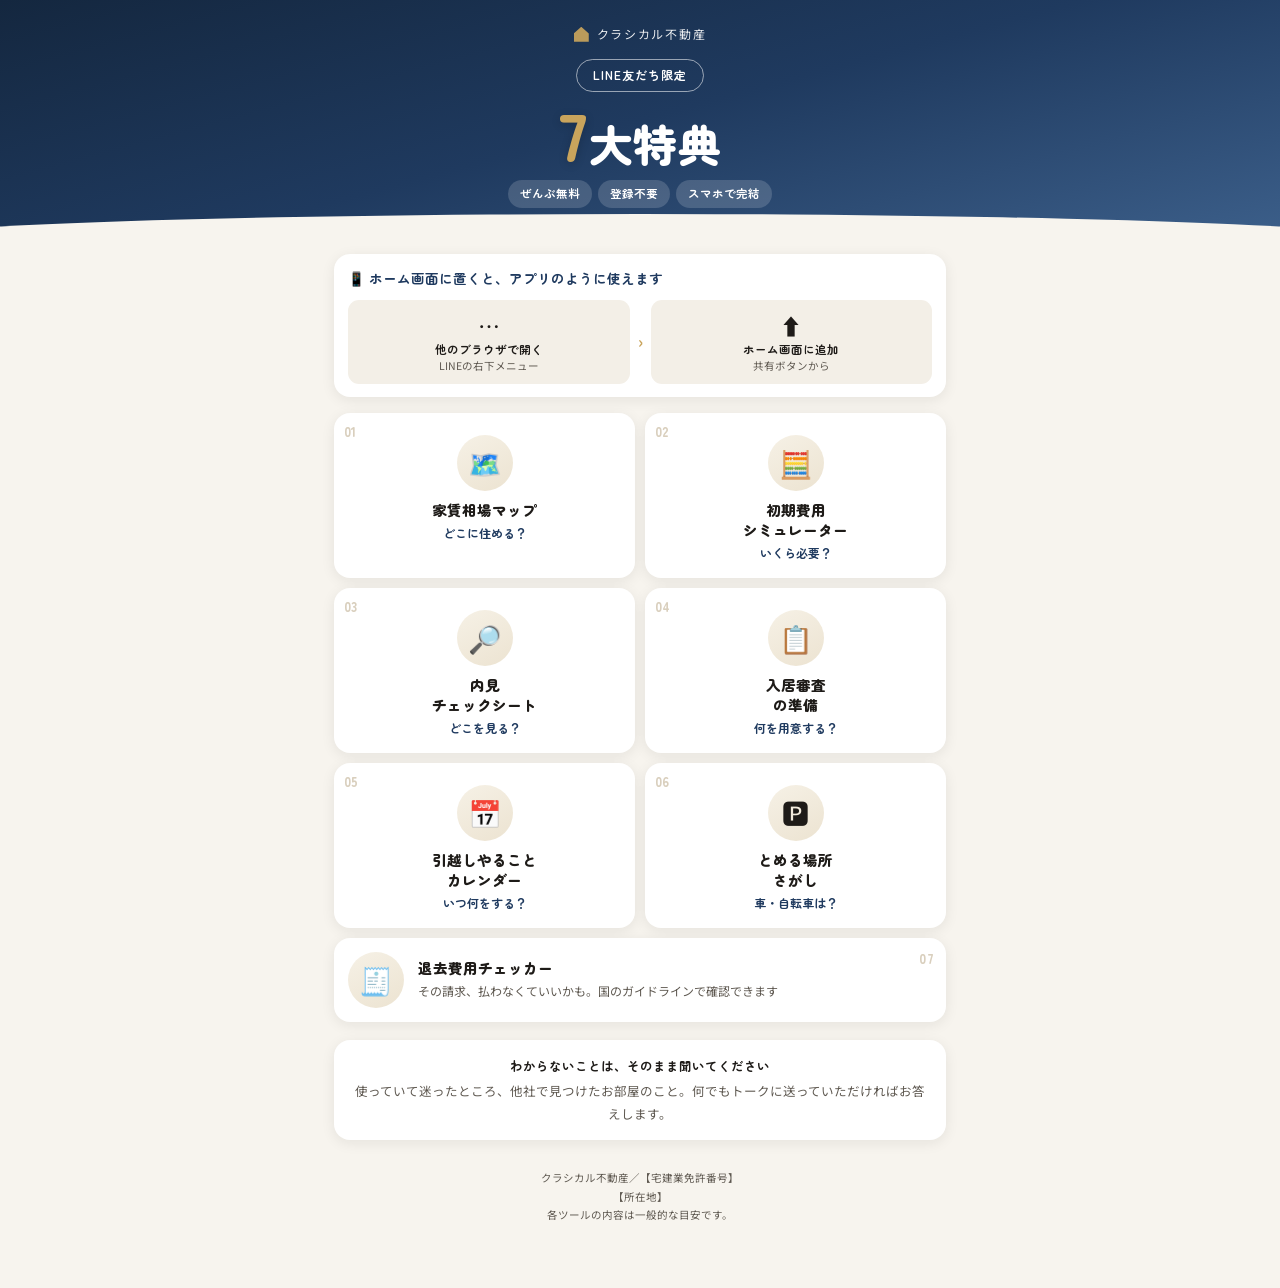
==== index.html @ cf4eb634 "クラシカル不動産用 LINE友だち限定7大特典ページを追加 Co-Authored-By: Claude Opus 5.5 <noreply@anthropic.com> Claude-Session" ====
<!DOCTYPE html>
<html lang="ja">
<head>
<meta charset="UTF-8">
<meta name="viewport" content="width=device-width, initial-scale=1, viewport-fit=cover">
<meta name="robots" content="noindex, nofollow">
<meta name="description" content="クラシカル不動産のLINE友だち限定、7大特典。お部屋さがしから退去まで使える無料ツールです。">
<title>LINE友だち限定 7大特典｜クラシカル不動産</title>
<link rel="preconnect" href="https://fonts.googleapis.com">
<link rel="preconnect" href="https://fonts.gstatic.com" crossorigin>
<link href="https://fonts.googleapis.com/css2?family=Zen+Maru+Gothic:wght@500;700;900&family=Noto+Sans+JP:wght@400;500;700&display=swap" rel="stylesheet">
<style>
/* ===== 色はここで変更できます（ブランドカラーに合わせて調整してください） ===== */
:root{
  --ink:#1E1B18;        /* 本文の文字色 */
  --ink-60:#5E5850;     /* 補足テキスト */
  --main:#1F3A5F;       /* メインカラー（濃紺） */
  --main-deep:#14273F;  /* メインカラー（濃い） */
  --main-light:#3C5F8A; /* メインカラー（明るい） */
  --accent:#C9A45C;     /* アクセント（ゴールド） */
  --mist:#F3EFE7;       /* 薄い背景 */
  --bg:#F7F4EE;         /* ページ背景 */
  --paper:#FFF;
  --num:#D9CFBD;        /* カード番号の色 */
  --shadow:0 3px 14px rgba(30,27,24,.08);
  --r:16px;
}
*{box-sizing:border-box;-webkit-tap-highlight-color:transparent}
html,body{margin:0;padding:0}
body{font-family:"Noto Sans JP",system-ui,-apple-system,sans-serif;color:var(--ink);background:var(--bg);
line-height:1.7;font-size:15px;padding-bottom:32px}
h1,h2{font-family:"Zen Maru Gothic","Noto Sans JP",sans-serif}

/* hero */
.hero{background:linear-gradient(165deg,var(--main-deep) 0%,var(--main) 50%,var(--main-light) 100%);color:#fff;
padding:24px 20px 32px;text-align:center;position:relative;overflow:hidden}
.hero::after{content:"";position:absolute;left:-10%;right:-10%;bottom:-30px;height:56px;background:var(--bg);border-radius:50% 50% 0 0}
.brand{display:flex;align-items:center;justify-content:center;gap:8px;font-size:12px;letter-spacing:.14em;opacity:.92}
.brand .mark{width:15px;height:15px;background:var(--accent);clip-path:polygon(50% 0,100% 45%,100% 100%,0 100%,0 45%);display:inline-block}
.ribbon{display:inline-block;margin:15px 0 8px;border:1.5px solid rgba(255,255,255,.55);border-radius:30px;
padding:5px 16px;font-size:12px;font-weight:700;letter-spacing:.08em;font-family:"Zen Maru Gothic",sans-serif}
.big{font-size:44px;font-weight:900;margin:0;line-height:1.15;font-family:"Zen Maru Gothic",sans-serif}
.big em{font-style:normal;color:var(--accent);font-size:66px;line-height:1;margin-right:2px;text-shadow:0 2px 10px rgba(0,0,0,.18)}
.chips{display:flex;gap:6px;justify-content:center;flex-wrap:wrap;margin-top:12px;position:relative;z-index:1}
.chip{background:rgba(255,255,255,.16);border-radius:20px;padding:4px 12px;font-size:11.5px;font-weight:700;font-family:"Zen Maru Gothic",sans-serif}

.wrap{padding:4px 14px 10px;max-width:640px;margin:0 auto;position:relative;z-index:1}

/* はじめに */
.start{background:#fff;border-radius:var(--r);box-shadow:var(--shadow);padding:13px 14px;margin:10px 0 16px}
.start .h{display:flex;align-items:center;gap:7px;font-family:"Zen Maru Gothic",sans-serif;font-weight:700;
font-size:13.5px;color:var(--main);margin-bottom:10px}
.steps{display:flex;gap:8px}
.stp{flex:1;background:var(--mist);border-radius:11px;padding:10px 8px;text-align:center}
.stp .em{font-size:22px;line-height:1.4}
.stp .t{font-size:11.5px;font-weight:700;font-family:"Zen Maru Gothic",sans-serif;line-height:1.5}
.stp .s{font-size:10.5px;color:var(--ink-60);line-height:1.5}
.arw{align-self:center;color:var(--accent);font-weight:700;font-size:16px}

/* grid */
.grid{display:grid;grid-template-columns:1fr 1fr;gap:10px}
a.tk{display:block;background:var(--paper);border-radius:var(--r);box-shadow:var(--shadow);
padding:16px 12px 14px;text-decoration:none;color:inherit;position:relative;text-align:center;transition:transform .12s}
a.tk:active{transform:scale(.98)}
a.tk:last-child{grid-column:1/-1;display:flex;align-items:center;gap:14px;text-align:left;padding:14px}
.nr{position:absolute;left:10px;top:8px;font-family:"Zen Maru Gothic",sans-serif;font-weight:900;
font-size:13px;color:var(--num);letter-spacing:.02em}
a.tk:last-child .nr{left:auto;right:12px;top:10px}
.ic{width:56px;height:56px;border-radius:50%;background:linear-gradient(150deg,#F6F1E6,#ECE3D1);
display:flex;align-items:center;justify-content:center;font-size:27px;margin:6px auto 9px}
a.tk:last-child .ic{margin:0;flex:0 0 56px}
.tt{font-family:"Zen Maru Gothic",sans-serif;font-weight:900;font-size:14.5px;margin:0 0 3px;line-height:1.4}
.td{margin:0;font-size:12px;color:var(--main);font-weight:700;font-family:"Zen Maru Gothic",sans-serif}
a.tk:last-child .tx{flex:1}
a.tk:last-child .td{color:var(--ink-60);font-weight:400;font-family:inherit;font-size:12px}

.note{background:#fff;border-radius:var(--r);box-shadow:var(--shadow);padding:15px;font-size:12.5px;
line-height:1.8;color:var(--ink-60);margin-top:18px;text-align:center}
.note b{color:var(--ink);font-family:"Zen Maru Gothic",sans-serif;display:block;margin-bottom:3px}
.foot{text-align:center;font-size:10.5px;color:var(--ink-60);padding:18px 16px 10px;line-height:1.8}
@media (prefers-reduced-motion:reduce){*{transition:none!important}}
</style>
</head>
<body>

<header class="hero">
  <div class="brand"><span class="mark"></span>クラシカル不動産</div>
  <div class="ribbon">LINE友だち限定</div>
  <h1 class="big"><em>7</em>大特典</h1>
  <div class="chips"><span class="chip">ぜんぶ無料</span><span class="chip">登録不要</span><span class="chip">スマホで完結</span></div>
</header>

<main class="wrap">

  <div class="start">
    <div class="h">📱 ホーム画面に置くと、アプリのように使えます</div>
    <div class="steps">
      <div class="stp"><div class="em">⋯</div><div class="t">他のブラウザで開く</div><div class="s">LINEの右下メニュー</div></div>
      <div class="arw">›</div>
      <div class="stp"><div class="em">⬆️</div><div class="t">ホーム画面に追加</div><div class="s">共有ボタンから</div></div>
    </div>
  </div>

  <!-- ===== 各ツールのURLは href="#" を差し替えてください ===== -->
  <div class="grid">

    <a class="tk" href="#"><!-- TODO: 家賃相場マップのURL -->
      <span class="nr">01</span>
      <span class="ic">🗺️</span>
      <h2 class="tt">家賃相場マップ</h2>
      <p class="td">どこに住める？</p>
    </a>

    <a class="tk" href="#"><!-- TODO: 初期費用シミュレーターのURL -->
      <span class="nr">02</span>
      <span class="ic">🧮</span>
      <h2 class="tt">初期費用<br>シミュレーター</h2>
      <p class="td">いくら必要？</p>
    </a>

    <a class="tk" href="#"><!-- TODO: 内見チェックシートのURL -->
      <span class="nr">03</span>
      <span class="ic">🔎</span>
      <h2 class="tt">内見<br>チェックシート</h2>
      <p class="td">どこを見る？</p>
    </a>

    <a class="tk" href="#"><!-- TODO: 入居審査の準備のURL -->
      <span class="nr">04</span>
      <span class="ic">📋</span>
      <h2 class="tt">入居審査<br>の準備</h2>
      <p class="td">何を用意する？</p>
    </a>

    <a class="tk" href="#"><!-- TODO: 引越しやることカレンダーのURL -->
      <span class="nr">05</span>
      <span class="ic">📅</span>
      <h2 class="tt">引越しやること<br>カレンダー</h2>
      <p class="td">いつ何をする？</p>
    </a>

    <a class="tk" href="#"><!-- TODO: とめる場所さがしのURL -->
      <span class="nr">06</span>
      <span class="ic">🅿️</span>
      <h2 class="tt">とめる場所<br>さがし</h2>
      <p class="td">車・自転車は？</p>
    </a>

    <a class="tk" href="#"><!-- TODO: 退去費用チェッカーのURL -->
      <span class="nr">07</span>
      <span class="ic">🧾</span>
      <span class="tx">
        <h2 class="tt">退去費用チェッカー</h2>
        <p class="td">その請求、払わなくていいかも。国のガイドラインで確認できます</p>
      </span>
    </a>

  </div>

  <div class="note">
    <b>わからないことは、そのまま聞いてください</b>
    使っていて迷ったところ、他社で見つけたお部屋のこと。何でもトークに送っていただければお答えします。
  </div>

  <!-- TODO: 正式な会社名・免許番号・住所に差し替えてください -->
  <p class="foot">
    クラシカル不動産／【宅建業免許番号】<br>
    【所在地】<br>
    各ツールの内容は一般的な目安です。
  </p>
</main>

</body>
</html>
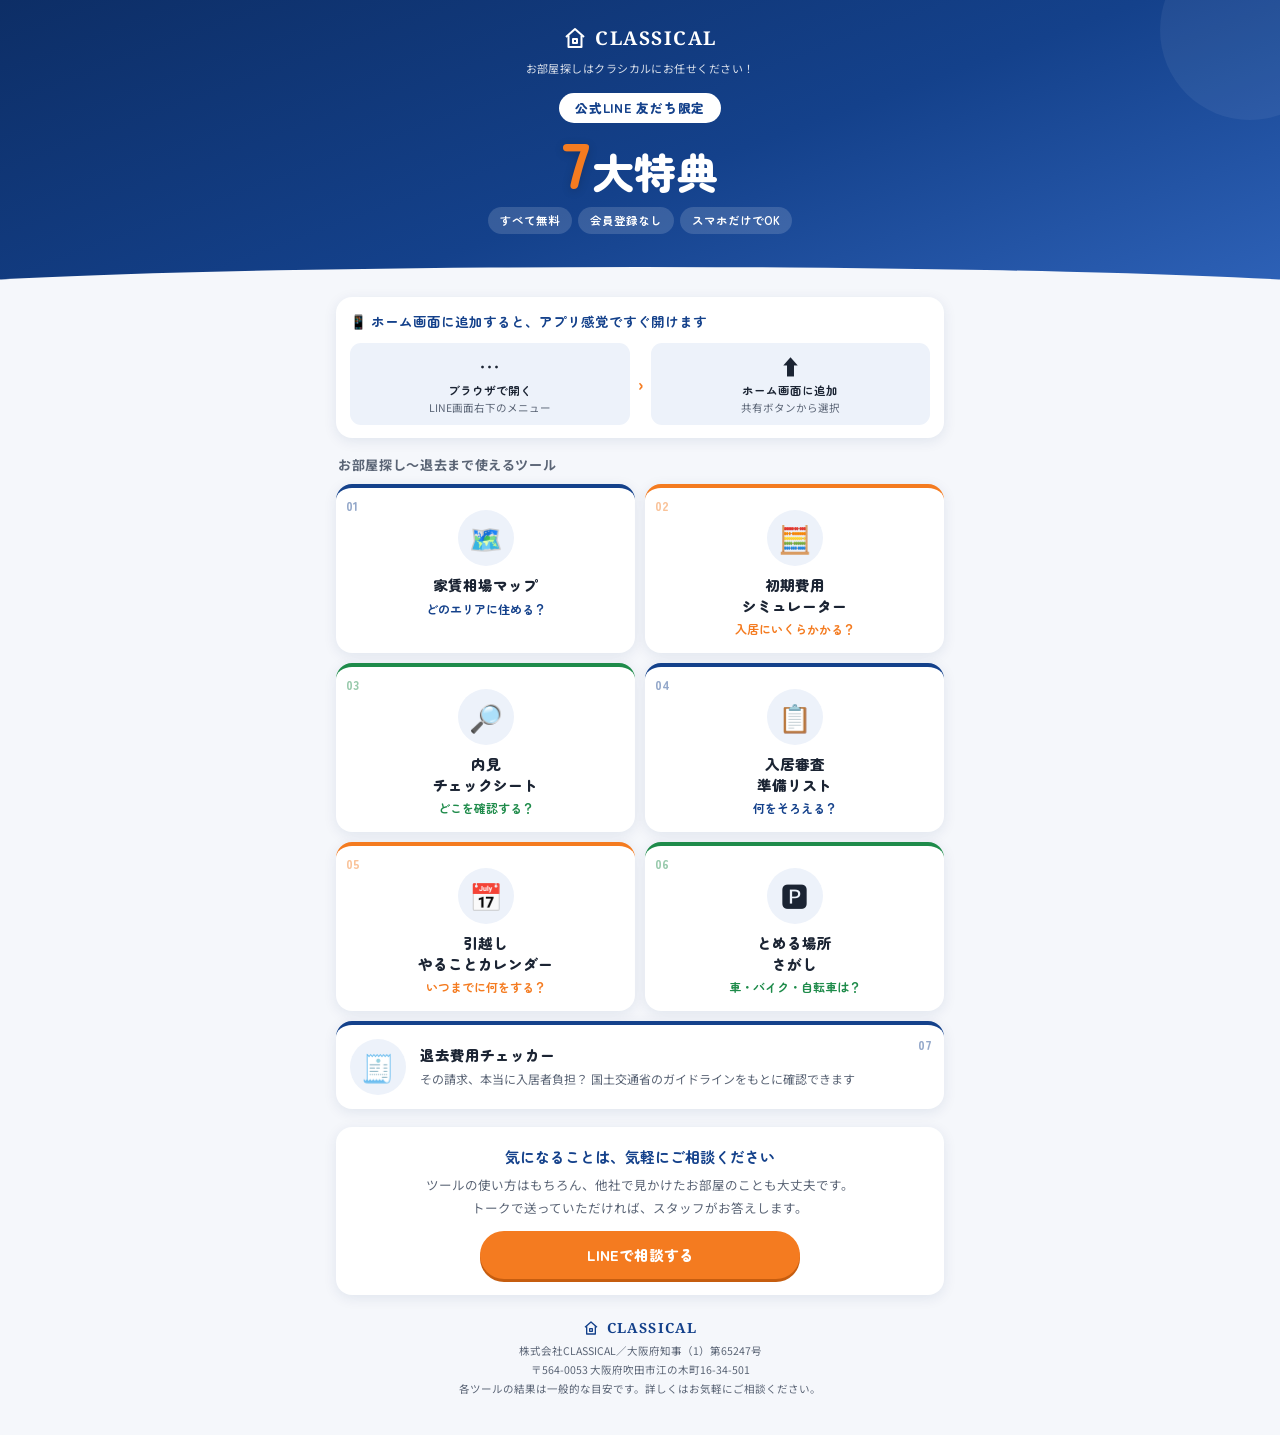
==== commit afd6f89b: "トップページを株式会社CLASSICALのブランドカラー・会社情報に更新 Co-Authored-By: Claude Opus 5.5 <noreply@anthropic.com> Claude-" ====
--- a/index.html
+++ b/index.html
@@ -4,171 +4,154 @@
 <meta charset="UTF-8">
 <meta name="viewport" content="width=device-width, initial-scale=1, viewport-fit=cover">
 <meta name="robots" content="noindex, nofollow">
-<meta name="description" content="クラシカル不動産のLINE友だち限定、7大特典。お部屋さがしから退去まで使える無料ツールです。">
-<title>LINE友だち限定 7大特典｜クラシカル不動産</title>
+<meta name="description" content="株式会社CLASSICAL（クラシカル）公式LINE友だち限定。お部屋探しから退去まで使える7つの無料ツール。">
+<meta name="theme-color" content="#14418B">
+<title>LINE友だち限定 7大特典｜株式会社CLASSICAL</title>
 <link rel="preconnect" href="https://fonts.googleapis.com">
 <link rel="preconnect" href="https://fonts.gstatic.com" crossorigin>
-<link href="https://fonts.googleapis.com/css2?family=Zen+Maru+Gothic:wght@500;700;900&family=Noto+Sans+JP:wght@400;500;700&display=swap" rel="stylesheet">
+<link href="https://fonts.googleapis.com/css2?family=Zen+Maru+Gothic:wght@500;700;900&family=Noto+Sans+JP:wght@400;500;700&family=Noto+Serif:wght@700&display=swap" rel="stylesheet">
 <style>
-/* ===== 色はここで変更できます（ブランドカラーに合わせて調整してください） ===== */
 :root{
-  --ink:#1E1B18;        /* 本文の文字色 */
-  --ink-60:#5E5850;     /* 補足テキスト */
-  --main:#1F3A5F;       /* メインカラー（濃紺） */
-  --main-deep:#14273F;  /* メインカラー（濃い） */
-  --main-light:#3C5F8A; /* メインカラー（明るい） */
-  --accent:#C9A45C;     /* アクセント（ゴールド） */
-  --mist:#F3EFE7;       /* 薄い背景 */
-  --bg:#F7F4EE;         /* ページ背景 */
-  --paper:#FFF;
-  --num:#D9CFBD;        /* カード番号の色 */
-  --shadow:0 3px 14px rgba(30,27,24,.08);
-  --r:16px;
+  --navy:#14418B; --navy-deep:#0D2E66; --navy-light:#2E62B8;
+  --orange:#F47B20; --green:#1E8B4A;
+  --ink:#1B2433; --ink-60:#5A6475;
+  --bg:#F5F7FB; --mist:#EDF2FA; --line:#DCE4EF; --paper:#FFFFFF;
+  --shadow:0 3px 14px rgba(13,46,102,.09); --r:16px;
 }
 *{box-sizing:border-box;-webkit-tap-highlight-color:transparent}
 html,body{margin:0;padding:0}
-body{font-family:"Noto Sans JP",system-ui,-apple-system,sans-serif;color:var(--ink);background:var(--bg);
-line-height:1.7;font-size:15px;padding-bottom:32px}
+body{font-family:"Noto Sans JP",system-ui,-apple-system,sans-serif;color:var(--ink);background:var(--bg);line-height:1.7;font-size:15px;padding-bottom:28px}
 h1,h2{font-family:"Zen Maru Gothic","Noto Sans JP",sans-serif}
 
-/* hero */
-.hero{background:linear-gradient(165deg,var(--main-deep) 0%,var(--main) 50%,var(--main-light) 100%);color:#fff;
-padding:24px 20px 32px;text-align:center;position:relative;overflow:hidden}
-.hero::after{content:"";position:absolute;left:-10%;right:-10%;bottom:-30px;height:56px;background:var(--bg);border-radius:50% 50% 0 0}
-.brand{display:flex;align-items:center;justify-content:center;gap:8px;font-size:12px;letter-spacing:.14em;opacity:.92}
-.brand .mark{width:15px;height:15px;background:var(--accent);clip-path:polygon(50% 0,100% 45%,100% 100%,0 100%,0 45%);display:inline-block}
-.ribbon{display:inline-block;margin:15px 0 8px;border:1.5px solid rgba(255,255,255,.55);border-radius:30px;
-padding:5px 16px;font-size:12px;font-weight:700;letter-spacing:.08em;font-family:"Zen Maru Gothic",sans-serif}
-.big{font-size:44px;font-weight:900;margin:0;line-height:1.15;font-family:"Zen Maru Gothic",sans-serif}
-.big em{font-style:normal;color:var(--accent);font-size:66px;line-height:1;margin-right:2px;text-shadow:0 2px 10px rgba(0,0,0,.18)}
-.chips{display:flex;gap:6px;justify-content:center;flex-wrap:wrap;margin-top:12px;position:relative;z-index:1}
-.chip{background:rgba(255,255,255,.16);border-radius:20px;padding:4px 12px;font-size:11.5px;font-weight:700;font-family:"Zen Maru Gothic",sans-serif}
+/* ヘッダー */
+.top{background:linear-gradient(160deg,var(--navy-deep) 0%,var(--navy) 55%,var(--navy-light) 100%);color:#fff;text-align:center;padding:22px 20px 44px;position:relative;overflow:hidden}
+.top::before{content:"";position:absolute;right:-60px;top:-60px;width:180px;height:180px;border-radius:50%;background:rgba(255,255,255,.06)}
+.top::after{content:"";position:absolute;left:-10%;right:-10%;bottom:-30px;height:56px;background:var(--bg);border-radius:50% 50% 0 0}
+.logo{display:inline-flex;align-items:center;gap:8px}
+.logo svg{width:24px;height:24px}
+.logo b{font-family:"Noto Serif",serif;font-weight:700;font-size:19px;letter-spacing:.08em}
+.tag{font-size:11px;opacity:.85;margin-top:2px;letter-spacing:.04em}
+.badge{display:inline-block;margin:16px 0 6px;background:#fff;color:var(--navy);border-radius:30px;padding:4px 16px;font-size:12.5px;font-weight:900;font-family:"Zen Maru Gothic",sans-serif;letter-spacing:.06em}
+.ttl{font-size:42px;font-weight:900;margin:0;line-height:1.15}
+.ttl span{color:var(--orange);font-size:64px;line-height:1;margin-right:2px;text-shadow:0 2px 10px rgba(0,0,0,.18)}
+.pts{display:flex;gap:6px;justify-content:center;flex-wrap:wrap;margin-top:12px;position:relative;z-index:1}
+.pts li{list-style:none;background:rgba(255,255,255,.15);border-radius:20px;padding:4px 12px;font-size:11.5px;font-weight:700;font-family:"Zen Maru Gothic",sans-serif}
+.pts{padding:0}
 
-.wrap{padding:4px 14px 10px;max-width:640px;margin:0 auto;position:relative;z-index:1}
+.wrap{max-width:640px;margin:0 auto;padding:0 16px;position:relative;z-index:1}
 
-/* はじめに */
-.start{background:#fff;border-radius:var(--r);box-shadow:var(--shadow);padding:13px 14px;margin:10px 0 16px}
-.start .h{display:flex;align-items:center;gap:7px;font-family:"Zen Maru Gothic",sans-serif;font-weight:700;
-font-size:13.5px;color:var(--main);margin-bottom:10px}
-.steps{display:flex;gap:8px}
-.stp{flex:1;background:var(--mist);border-radius:11px;padding:10px 8px;text-align:center}
-.stp .em{font-size:22px;line-height:1.4}
-.stp .t{font-size:11.5px;font-weight:700;font-family:"Zen Maru Gothic",sans-serif;line-height:1.5}
-.stp .s{font-size:10.5px;color:var(--ink-60);line-height:1.5}
-.arw{align-self:center;color:var(--accent);font-weight:700;font-size:16px}
+/* ホーム画面に追加 */
+.howto{background:var(--paper);border-radius:var(--r);box-shadow:var(--shadow);padding:13px 14px;margin:4px 0 16px}
+.howto h2{font-size:13.5px;color:var(--navy);margin:0 0 10px;display:flex;align-items:center;gap:6px}
+.flow{display:flex;gap:8px;align-items:stretch}
+.flow div{flex:1;background:var(--mist);border-radius:11px;padding:9px 8px;text-align:center;font-size:11.5px;line-height:1.5}
+.flow div i{display:block;font-style:normal;font-size:21px;line-height:1.4}
+.flow div strong{display:block;font-family:"Zen Maru Gothic",sans-serif}
+.flow div small{color:var(--ink-60);font-size:10.5px}
+.flow .to{flex:0 0 auto;background:none;padding:0;align-self:center;color:var(--orange);font-weight:900;font-size:16px}
 
-/* grid */
-.grid{display:grid;grid-template-columns:1fr 1fr;gap:10px}
-a.tk{display:block;background:var(--paper);border-radius:var(--r);box-shadow:var(--shadow);
-padding:16px 12px 14px;text-decoration:none;color:inherit;position:relative;text-align:center;transition:transform .12s}
-a.tk:active{transform:scale(.98)}
-a.tk:last-child{grid-column:1/-1;display:flex;align-items:center;gap:14px;text-align:left;padding:14px}
-.nr{position:absolute;left:10px;top:8px;font-family:"Zen Maru Gothic",sans-serif;font-weight:900;
-font-size:13px;color:var(--num);letter-spacing:.02em}
-a.tk:last-child .nr{left:auto;right:12px;top:10px}
-.ic{width:56px;height:56px;border-radius:50%;background:linear-gradient(150deg,#F6F1E6,#ECE3D1);
-display:flex;align-items:center;justify-content:center;font-size:27px;margin:6px auto 9px}
-a.tk:last-child .ic{margin:0;flex:0 0 56px}
-.tt{font-family:"Zen Maru Gothic",sans-serif;font-weight:900;font-size:14.5px;margin:0 0 3px;line-height:1.4}
-.td{margin:0;font-size:12px;color:var(--main);font-weight:700;font-family:"Zen Maru Gothic",sans-serif}
-a.tk:last-child .tx{flex:1}
-a.tk:last-child .td{color:var(--ink-60);font-weight:400;font-family:inherit;font-size:12px}
+/* ツール */
+.sec{font-size:13px;font-weight:700;color:var(--ink-60);margin:0 2px 8px;letter-spacing:.05em}
+.tools{display:grid;grid-template-columns:1fr 1fr;gap:10px}
+.tool{display:block;background:var(--paper);border-radius:var(--r);box-shadow:var(--shadow);padding:16px 12px 14px;text-decoration:none;color:inherit;text-align:center;position:relative;border-top:4px solid var(--c,var(--navy));transition:transform .12s}
+.tool:active{transform:scale(.98)}
+.tool .no{position:absolute;left:10px;top:7px;font-family:"Zen Maru Gothic",sans-serif;font-weight:900;font-size:12.5px;color:var(--c,var(--navy));opacity:.45}
+.tool .ico{width:56px;height:56px;border-radius:50%;background:var(--mist);display:flex;align-items:center;justify-content:center;font-size:27px;margin:6px auto 9px}
+.tool h2{font-size:14.5px;font-weight:900;margin:0 0 3px;line-height:1.4}
+.tool p{margin:0;font-size:12px;font-weight:700;color:var(--c,var(--navy));font-family:"Zen Maru Gothic",sans-serif}
+.tool.wide{grid-column:1/-1;display:flex;align-items:center;gap:14px;text-align:left;padding:14px}
+.tool.wide .no{left:auto;right:12px;top:9px}
+.tool.wide .ico{margin:0;flex:0 0 56px}
+.tool.wide p{color:var(--ink-60);font-weight:400;font-family:inherit}
+.c-n{--c:var(--navy)} .c-o{--c:var(--orange)} .c-g{--c:var(--green)}
 
-.note{background:#fff;border-radius:var(--r);box-shadow:var(--shadow);padding:15px;font-size:12.5px;
-line-height:1.8;color:var(--ink-60);margin-top:18px;text-align:center}
-.note b{color:var(--ink);font-family:"Zen Maru Gothic",sans-serif;display:block;margin-bottom:3px}
-.foot{text-align:center;font-size:10.5px;color:var(--ink-60);padding:18px 16px 10px;line-height:1.8}
+/* 相談 */
+.ask{background:var(--paper);border-radius:var(--r);box-shadow:var(--shadow);padding:16px;margin-top:18px;text-align:center;font-size:12.5px;color:var(--ink-60);line-height:1.8}
+.ask h2{font-size:15px;color:var(--navy);margin:0 0 4px}
+.ask a{display:block;margin:12px auto 0;max-width:320px;background:var(--orange);color:#fff;text-decoration:none;border-radius:30px;padding:11px 16px;font-weight:900;font-family:"Zen Maru Gothic",sans-serif;font-size:14.5px;box-shadow:0 3px 0 #C65D0F}
+.ask a:active{transform:translateY(2px);box-shadow:0 1px 0 #C65D0F}
+
+.foot{text-align:center;font-size:10.5px;color:var(--ink-60);padding:20px 16px 8px;line-height:1.8}
+.foot .logo b{font-size:14px;color:var(--navy)}
 @media (prefers-reduced-motion:reduce){*{transition:none!important}}
 </style>
 </head>
 <body>
 
-<header class="hero">
-  <div class="brand"><span class="mark"></span>クラシカル不動産</div>
-  <div class="ribbon">LINE友だち限定</div>
-  <h1 class="big"><em>7</em>大特典</h1>
-  <div class="chips"><span class="chip">ぜんぶ無料</span><span class="chip">登録不要</span><span class="chip">スマホで完結</span></div>
+<header class="top">
+  <div class="logo" aria-label="CLASSICAL">
+    <svg viewBox="0 0 24 24" fill="none" stroke="#fff" stroke-width="2" stroke-linejoin="round" aria-hidden="true"><path d="M3 11 12 3l9 8"/><path d="M5.5 9.5V21h13V9.5"/><path d="M10 13h4v4h-4z"/></svg>
+    <b>CLASSICAL</b>
+  </div>
+  <div class="tag">お部屋探しはクラシカルにお任せください！</div>
+  <div class="badge">公式LINE 友だち限定</div>
+  <h1 class="ttl"><span>7</span>大特典</h1>
+  <ul class="pts"><li>すべて無料</li><li>会員登録なし</li><li>スマホだけでOK</li></ul>
 </header>
 
 <main class="wrap">
 
-  <div class="start">
-    <div class="h">📱 ホーム画面に置くと、アプリのように使えます</div>
-    <div class="steps">
-      <div class="stp"><div class="em">⋯</div><div class="t">他のブラウザで開く</div><div class="s">LINEの右下メニュー</div></div>
-      <div class="arw">›</div>
-      <div class="stp"><div class="em">⬆️</div><div class="t">ホーム画面に追加</div><div class="s">共有ボタンから</div></div>
+  <section class="howto">
+    <h2>📱 ホーム画面に追加すると、アプリ感覚ですぐ開けます</h2>
+    <div class="flow">
+      <div><i>⋯</i><strong>ブラウザで開く</strong><small>LINE画面右下のメニュー</small></div>
+      <div class="to">›</div>
+      <div><i>⬆️</i><strong>ホーム画面に追加</strong><small>共有ボタンから選択</small></div>
     </div>
+  </section>
+
+  <p class="sec">お部屋探し〜退去まで使えるツール</p>
+  <div class="tools">
+    <a class="tool c-n" href="tools/yatin/">
+      <span class="no">01</span><span class="ico">🗺️</span>
+      <h2>家賃相場マップ</h2><p>どのエリアに住める？</p>
+    </a>
+    <a class="tool c-o" href="tools/shokihiyou/">
+      <span class="no">02</span><span class="ico">🧮</span>
+      <h2>初期費用<br>シミュレーター</h2><p>入居にいくらかかる？</p>
+    </a>
+    <a class="tool c-g" href="tools/naiken/">
+      <span class="no">03</span><span class="ico">🔎</span>
+      <h2>内見<br>チェックシート</h2><p>どこを確認する？</p>
+    </a>
+    <a class="tool c-n" href="tools/junbi/">
+      <span class="no">04</span><span class="ico">📋</span>
+      <h2>入居審査<br>準備リスト</h2><p>何をそろえる？</p>
+    </a>
+    <a class="tool c-o" href="tools/hikkoshi/">
+      <span class="no">05</span><span class="ico">📅</span>
+      <h2>引越し<br>やることカレンダー</h2><p>いつまでに何をする？</p>
+    </a>
+    <a class="tool c-g" href="tools/parking/">
+      <span class="no">06</span><span class="ico">🅿️</span>
+      <h2>とめる場所<br>さがし</h2><p>車・バイク・自転車は？</p>
+    </a>
+    <a class="tool wide c-n" href="tools/taikyo/">
+      <span class="no">07</span><span class="ico">🧾</span>
+      <span>
+        <h2>退去費用チェッカー</h2>
+        <p>その請求、本当に入居者負担？ 国土交通省のガイドラインをもとに確認できます</p>
+      </span>
+    </a>
   </div>
 
-  <!-- ===== 各ツールのURLは href="#" を差し替えてください ===== -->
-  <div class="grid">
+  <section class="ask">
+    <h2>気になることは、気軽にご相談ください</h2>
+    ツールの使い方はもちろん、他社で見かけたお部屋のことも大丈夫です。<br>トークで送っていただければ、スタッフがお答えします。
+    <a id="line-btn" href="#">LINEで相談する</a>
+  </section>
 
-    <a class="tk" href="#"><!-- TODO: 家賃相場マップのURL -->
-      <span class="nr">01</span>
-      <span class="ic">🗺️</span>
-      <h2 class="tt">家賃相場マップ</h2>
-      <p class="td">どこに住める？</p>
-    </a>
-
-    <a class="tk" href="#"><!-- TODO: 初期費用シミュレーターのURL -->
-      <span class="nr">02</span>
-      <span class="ic">🧮</span>
-      <h2 class="tt">初期費用<br>シミュレーター</h2>
-      <p class="td">いくら必要？</p>
-    </a>
-
-    <a class="tk" href="#"><!-- TODO: 内見チェックシートのURL -->
-      <span class="nr">03</span>
-      <span class="ic">🔎</span>
-      <h2 class="tt">内見<br>チェックシート</h2>
-      <p class="td">どこを見る？</p>
-    </a>
-
-    <a class="tk" href="#"><!-- TODO: 入居審査の準備のURL -->
-      <span class="nr">04</span>
-      <span class="ic">📋</span>
-      <h2 class="tt">入居審査<br>の準備</h2>
-      <p class="td">何を用意する？</p>
-    </a>
-
-    <a class="tk" href="#"><!-- TODO: 引越しやることカレンダーのURL -->
-      <span class="nr">05</span>
-      <span class="ic">📅</span>
-      <h2 class="tt">引越しやること<br>カレンダー</h2>
-      <p class="td">いつ何をする？</p>
-    </a>
-
-    <a class="tk" href="#"><!-- TODO: とめる場所さがしのURL -->
-      <span class="nr">06</span>
-      <span class="ic">🅿️</span>
-      <h2 class="tt">とめる場所<br>さがし</h2>
-      <p class="td">車・自転車は？</p>
-    </a>
-
-    <a class="tk" href="#"><!-- TODO: 退去費用チェッカーのURL -->
-      <span class="nr">07</span>
-      <span class="ic">🧾</span>
-      <span class="tx">
-        <h2 class="tt">退去費用チェッカー</h2>
-        <p class="td">その請求、払わなくていいかも。国のガイドラインで確認できます</p>
-      </span>
-    </a>
-
-  </div>
-
-  <div class="note">
-    <b>わからないことは、そのまま聞いてください</b>
-    使っていて迷ったところ、他社で見つけたお部屋のこと。何でもトークに送っていただければお答えします。
-  </div>
-
-  <!-- TODO: 正式な会社名・免許番号・住所に差し替えてください -->
-  <p class="foot">
-    クラシカル不動産／【宅建業免許番号】<br>
-    【所在地】<br>
-    各ツールの内容は一般的な目安です。
-  </p>
+  <footer class="foot">
+    <div class="logo"><svg viewBox="0 0 24 24" fill="none" stroke="#14418B" stroke-width="2" stroke-linejoin="round" aria-hidden="true" style="width:16px;height:16px"><path d="M3 11 12 3l9 8"/><path d="M5.5 9.5V21h13V9.5"/><path d="M10 13h4v4h-4z"/></svg><b>CLASSICAL</b></div><br>
+    株式会社CLASSICAL／大阪府知事（1）第65247号<br>
+    〒564-0053 大阪府吹田市江の木町16-34-501<br>
+    各ツールの結果は一般的な目安です。詳しくはお気軽にご相談ください。
+  </footer>
 </main>
 
+<script>
+  const LINE_URL = "#"; // TODO: 公式LINEのURL（例: https://lin.ee/xxxxxxx）
+  document.getElementById("line-btn").href = LINE_URL;
+</script>
 </body>
 </html>
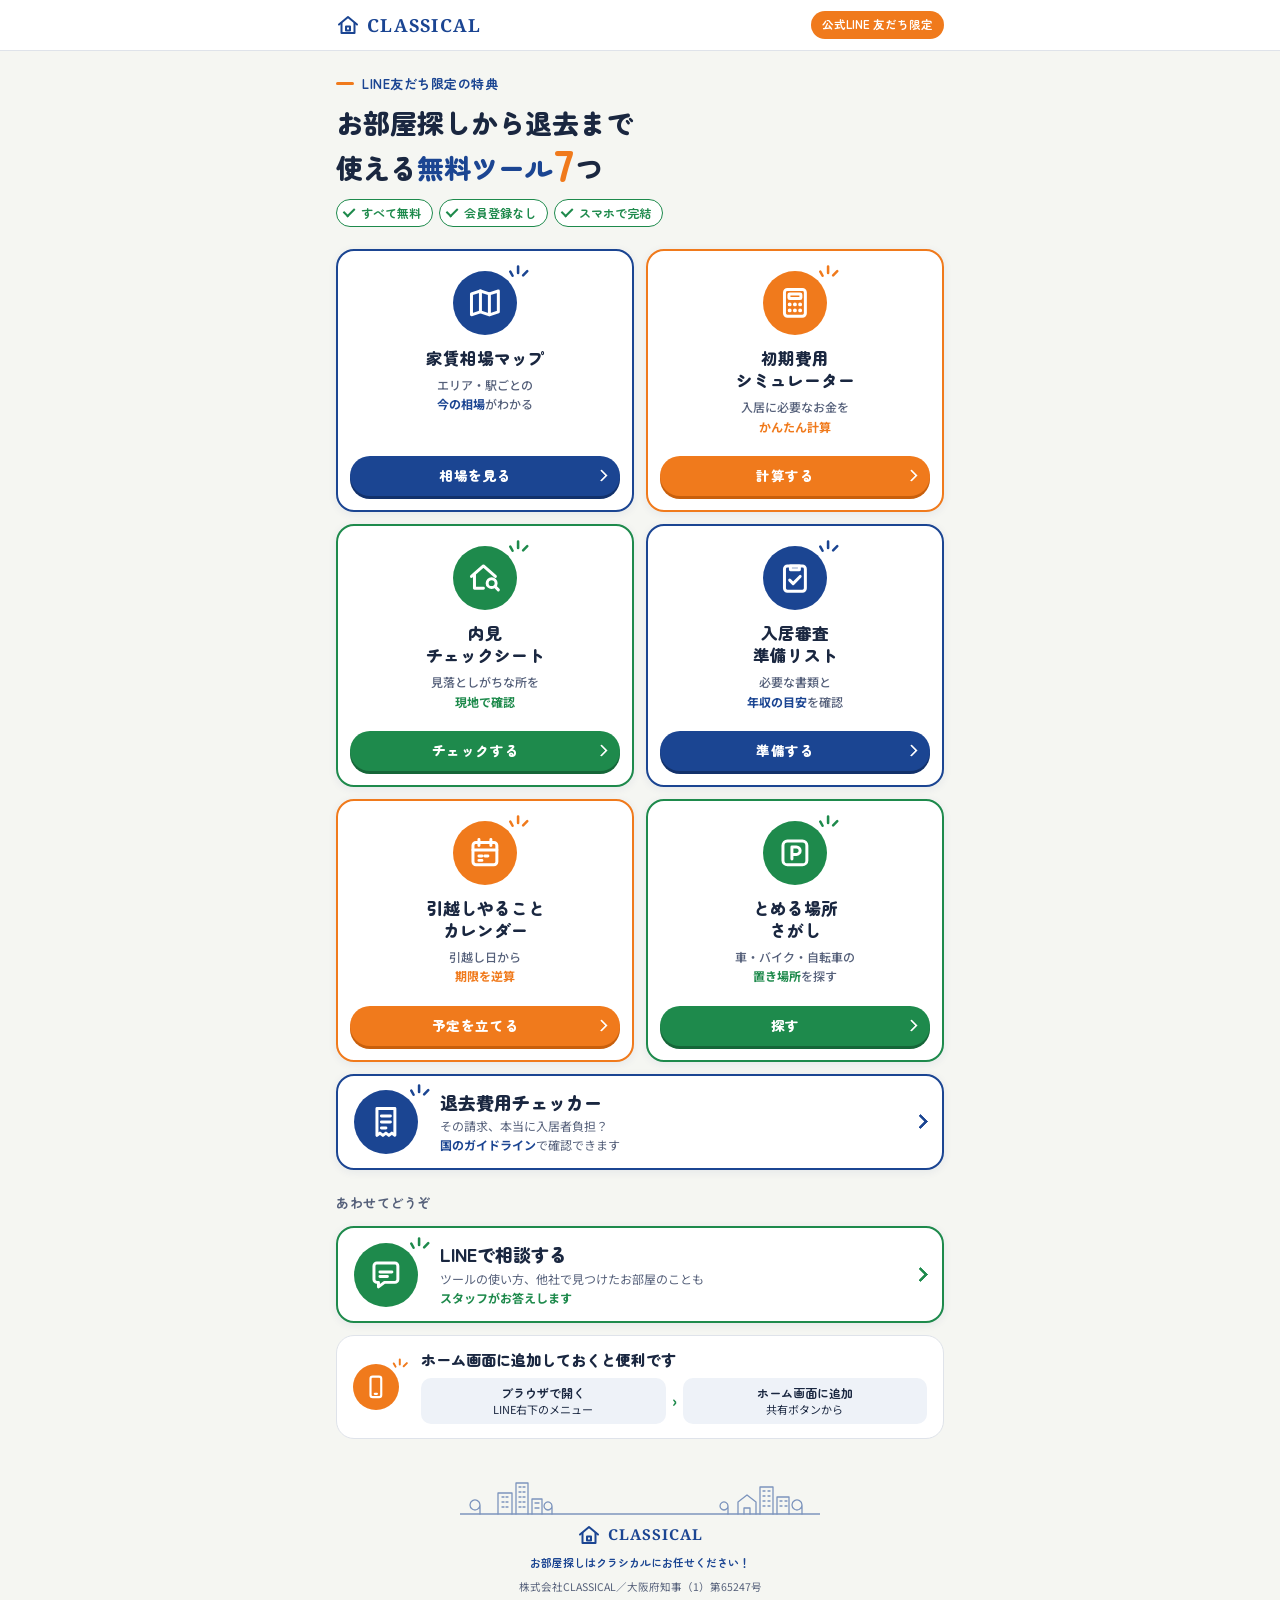
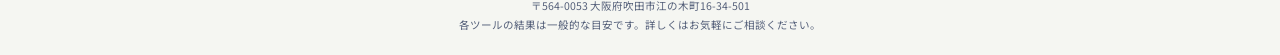
==== commit 34eb18a9: "トップページを公式LINEリッチメニュー風のデザインに刷新し、共通CSSを追加 Co-Authored-By: Claude Opus 5.5 <noreply@anthropic.com> Clau" ====
--- a/index.html
+++ b/index.html
@@ -3,151 +3,169 @@
 <head>
 <meta charset="UTF-8">
 <meta name="viewport" content="width=device-width, initial-scale=1, viewport-fit=cover">
+<meta name="claude:viewport-fit-sides" content="cover">
 <meta name="robots" content="noindex, nofollow">
 <meta name="description" content="株式会社CLASSICAL（クラシカル）公式LINE友だち限定。お部屋探しから退去まで使える7つの無料ツール。">
-<meta name="theme-color" content="#14418B">
+<meta name="theme-color" content="#FFFFFF">
 <title>LINE友だち限定 7大特典｜株式会社CLASSICAL</title>
 <link rel="preconnect" href="https://fonts.googleapis.com">
 <link rel="preconnect" href="https://fonts.gstatic.com" crossorigin>
 <link href="https://fonts.googleapis.com/css2?family=Zen+Maru+Gothic:wght@500;700;900&family=Noto+Sans+JP:wght@400;500;700&family=Noto+Serif:wght@700&display=swap" rel="stylesheet">
+<link rel="stylesheet" href="assets/classical.css">
 <style>
-:root{
-  --navy:#14418B; --navy-deep:#0D2E66; --navy-light:#2E62B8;
-  --orange:#F47B20; --green:#1E8B4A;
-  --ink:#1B2433; --ink-60:#5A6475;
-  --bg:#F5F7FB; --mist:#EDF2FA; --line:#DCE4EF; --paper:#FFFFFF;
-  --shadow:0 3px 14px rgba(13,46,102,.09); --r:16px;
-}
+/* トップページ固有：リッチメニューと同じ「色枠カード＋丸アイコン＋丸ボタン」を2列で並べ、最後に横長カードを置く */
 *{box-sizing:border-box;-webkit-tap-highlight-color:transparent}
-html,body{margin:0;padding:0}
-body{font-family:"Noto Sans JP",system-ui,-apple-system,sans-serif;color:var(--ink);background:var(--bg);line-height:1.7;font-size:15px;padding-bottom:28px}
-h1,h2{font-family:"Zen Maru Gothic","Noto Sans JP",sans-serif}
+body{margin:0;background:var(--bg);color:var(--ink);font-family:var(--font-body);font-size:15px;line-height:1.7}
+.wrap{max-width:640px;margin:0 auto;padding-block:0 8px;
+  padding-left:max(16px,env(safe-area-inset-left,0px));padding-right:max(16px,env(safe-area-inset-right,0px))}
 
-/* ヘッダー */
-.top{background:linear-gradient(160deg,var(--navy-deep) 0%,var(--navy) 55%,var(--navy-light) 100%);color:#fff;text-align:center;padding:22px 20px 44px;position:relative;overflow:hidden}
-.top::before{content:"";position:absolute;right:-60px;top:-60px;width:180px;height:180px;border-radius:50%;background:rgba(255,255,255,.06)}
-.top::after{content:"";position:absolute;left:-10%;right:-10%;bottom:-30px;height:56px;background:var(--bg);border-radius:50% 50% 0 0}
-.logo{display:inline-flex;align-items:center;gap:8px}
-.logo svg{width:24px;height:24px}
-.logo b{font-family:"Noto Serif",serif;font-weight:700;font-size:19px;letter-spacing:.08em}
-.tag{font-size:11px;opacity:.85;margin-top:2px;letter-spacing:.04em}
-.badge{display:inline-block;margin:16px 0 6px;background:#fff;color:var(--navy);border-radius:30px;padding:4px 16px;font-size:12.5px;font-weight:900;font-family:"Zen Maru Gothic",sans-serif;letter-spacing:.06em}
-.ttl{font-size:42px;font-weight:900;margin:0;line-height:1.15}
-.ttl span{color:var(--orange);font-size:64px;line-height:1;margin-right:2px;text-shadow:0 2px 10px rgba(0,0,0,.18)}
-.pts{display:flex;gap:6px;justify-content:center;flex-wrap:wrap;margin-top:12px;position:relative;z-index:1}
-.pts li{list-style:none;background:rgba(255,255,255,.15);border-radius:20px;padding:4px 12px;font-size:11.5px;font-weight:700;font-family:"Zen Maru Gothic",sans-serif}
-.pts{padding:0}
+/* 導入 */
+.intro{padding-block:22px 4px;display:grid;gap:10px}
+.eyebrow{margin:0;font-family:var(--font-display);font-weight:700;font-size:13px;color:var(--navy);letter-spacing:.04em;display:flex;align-items:center;gap:8px}
+.eyebrow::before{content:"";width:18px;height:3px;border-radius:3px;background:var(--orange)}
+.intro h1{margin:0;font-family:var(--font-display);font-weight:900;font-size:27px;line-height:1.35;text-wrap:balance}
+.intro h1 .num{color:var(--orange);font-size:44px;line-height:1;margin:0 2px;vertical-align:-3px}
+.intro h1 em{font-style:normal;color:var(--navy)}
+.perks{display:flex;flex-wrap:wrap;gap:6px;margin:2px 0 0;padding:0;list-style:none}
+.perks li{display:inline-flex;align-items:center;gap:5px;font-size:12px;font-weight:700;font-family:var(--font-display);
+  color:var(--green);background:var(--paper);border:1.5px solid var(--green);border-radius:var(--r-pill);padding:3px 11px 3px 8px}
+.perks li::before{content:"";width:9px;height:5px;border-left:2.5px solid currentColor;border-bottom:2.5px solid currentColor;transform:rotate(-45deg) translateY(-2px)}
 
-.wrap{max-width:640px;margin:0 auto;padding:0 16px;position:relative;z-index:1}
+/* ツールカード */
+.tools{display:grid;grid-template-columns:1fr 1fr;gap:12px;margin-top:18px}
+.tool{display:flex;flex-direction:column;align-items:center;text-align:center;gap:6px;padding:20px 12px 14px;text-decoration:none;color:inherit;min-width:0}
+.tool .c-icon{margin:0 0 6px}
+.tool h2{margin:0;font-family:var(--font-display);font-weight:900;font-size:16.5px;line-height:1.35;color:var(--ink);text-wrap:balance}
+.tool p{margin:0;font-size:12px;line-height:1.6;color:var(--ink-60);font-weight:500}
+.tool p b{color:var(--c);font-weight:700}
+.tool .c-btn{margin-top:auto;min-height:40px;font-size:13.5px;padding:8px 14px}
+.tool .c-btn::after{width:7px;height:7px;border-width:2.5px}
+.tool .spacer{flex:1;min-height:8px}
+.tool:hover .c-btn{filter:brightness(1.05)}
 
-/* ホーム画面に追加 */
-.howto{background:var(--paper);border-radius:var(--r);box-shadow:var(--shadow);padding:13px 14px;margin:4px 0 16px}
-.howto h2{font-size:13.5px;color:var(--navy);margin:0 0 10px;display:flex;align-items:center;gap:6px}
-.flow{display:flex;gap:8px;align-items:stretch}
-.flow div{flex:1;background:var(--mist);border-radius:11px;padding:9px 8px;text-align:center;font-size:11.5px;line-height:1.5}
-.flow div i{display:block;font-style:normal;font-size:21px;line-height:1.4}
-.flow div strong{display:block;font-family:"Zen Maru Gothic",sans-serif}
-.flow div small{color:var(--ink-60);font-size:10.5px}
-.flow .to{flex:0 0 auto;background:none;padding:0;align-self:center;color:var(--orange);font-weight:900;font-size:16px}
+/* 横長カード（リッチメニュー下段の「よくある質問」「電話する」と同じ形） */
+.row{display:flex;align-items:center;gap:16px;padding:14px 16px;text-decoration:none;color:inherit}
+.row .c-icon{margin-right:6px}
+.row .tx{flex:1;min-width:0}
+.row h2{margin:0;font-family:var(--font-display);font-weight:900;font-size:18px;line-height:1.35;color:var(--ink)}
+.row p{margin:2px 0 0;font-size:12px;line-height:1.6;color:var(--ink-60)}
+.row p b{color:var(--c)}
+.tools .row{grid-column:1/-1}
 
-/* ツール */
-.sec{font-size:13px;font-weight:700;color:var(--ink-60);margin:0 2px 8px;letter-spacing:.05em}
-.tools{display:grid;grid-template-columns:1fr 1fr;gap:10px}
-.tool{display:block;background:var(--paper);border-radius:var(--r);box-shadow:var(--shadow);padding:16px 12px 14px;text-decoration:none;color:inherit;text-align:center;position:relative;border-top:4px solid var(--c,var(--navy));transition:transform .12s}
-.tool:active{transform:scale(.98)}
-.tool .no{position:absolute;left:10px;top:7px;font-family:"Zen Maru Gothic",sans-serif;font-weight:900;font-size:12.5px;color:var(--c,var(--navy));opacity:.45}
-.tool .ico{width:56px;height:56px;border-radius:50%;background:var(--mist);display:flex;align-items:center;justify-content:center;font-size:27px;margin:6px auto 9px}
-.tool h2{font-size:14.5px;font-weight:900;margin:0 0 3px;line-height:1.4}
-.tool p{margin:0;font-size:12px;font-weight:700;color:var(--c,var(--navy));font-family:"Zen Maru Gothic",sans-serif}
-.tool.wide{grid-column:1/-1;display:flex;align-items:center;gap:14px;text-align:left;padding:14px}
-.tool.wide .no{left:auto;right:12px;top:9px}
-.tool.wide .ico{margin:0;flex:0 0 56px}
-.tool.wide p{color:var(--ink-60);font-weight:400;font-family:inherit}
-.c-n{--c:var(--navy)} .c-o{--c:var(--orange)} .c-g{--c:var(--green)}
+/* 下段 */
+.more{display:grid;gap:12px;margin-top:22px}
+.more-h{margin:0;font-family:var(--font-display);font-weight:700;font-size:13px;color:var(--ink-60);letter-spacing:.04em}
+.steps{display:flex;gap:6px;align-items:center;margin-top:8px}
+.steps span{flex:1;background:var(--mist);border-radius:10px;padding:6px 8px;font-size:11px;line-height:1.45;text-align:center;color:var(--ink)}
+.steps span b{display:block;font-family:var(--font-display);font-size:12px}
+.steps i{font-style:normal;color:var(--green);font-weight:900}
 
-/* 相談 */
-.ask{background:var(--paper);border-radius:var(--r);box-shadow:var(--shadow);padding:16px;margin-top:18px;text-align:center;font-size:12.5px;color:var(--ink-60);line-height:1.8}
-.ask h2{font-size:15px;color:var(--navy);margin:0 0 4px}
-.ask a{display:block;margin:12px auto 0;max-width:320px;background:var(--orange);color:#fff;text-decoration:none;border-radius:30px;padding:11px 16px;font-weight:900;font-family:"Zen Maru Gothic",sans-serif;font-size:14.5px;box-shadow:0 3px 0 #C65D0F}
-.ask a:active{transform:translateY(2px);box-shadow:0 1px 0 #C65D0F}
-
-.foot{text-align:center;font-size:10.5px;color:var(--ink-60);padding:20px 16px 8px;line-height:1.8}
-.foot .logo b{font-size:14px;color:var(--navy)}
+@media (max-width:359px){.tools{grid-template-columns:1fr}}
 @media (prefers-reduced-motion:reduce){*{transition:none!important}}
 </style>
 </head>
 <body>
 
-<header class="top">
-  <div class="logo" aria-label="CLASSICAL">
-    <svg viewBox="0 0 24 24" fill="none" stroke="#fff" stroke-width="2" stroke-linejoin="round" aria-hidden="true"><path d="M3 11 12 3l9 8"/><path d="M5.5 9.5V21h13V9.5"/><path d="M10 13h4v4h-4z"/></svg>
-    <b>CLASSICAL</b>
+<header class="c-top">
+  <div class="c-top-in">
+    <span class="c-logo" aria-label="CLASSICAL">
+      <svg viewBox="0 0 24 24" fill="none" stroke="currentColor" stroke-width="2" stroke-linecap="round" stroke-linejoin="round" aria-hidden="true"><path d="M3 11.5 12 4l9 7.5"/><path d="M5.5 10v10h13V10"/><path d="M10 13.5h4v4h-4z"/></svg>
+      <b>CLASSICAL</b>
+    </span>
+    <span class="c-badge">公式LINE 友だち限定</span>
   </div>
-  <div class="tag">お部屋探しはクラシカルにお任せください！</div>
-  <div class="badge">公式LINE 友だち限定</div>
-  <h1 class="ttl"><span>7</span>大特典</h1>
-  <ul class="pts"><li>すべて無料</li><li>会員登録なし</li><li>スマホだけでOK</li></ul>
 </header>
 
 <main class="wrap">
 
-  <section class="howto">
-    <h2>📱 ホーム画面に追加すると、アプリ感覚ですぐ開けます</h2>
-    <div class="flow">
-      <div><i>⋯</i><strong>ブラウザで開く</strong><small>LINE画面右下のメニュー</small></div>
-      <div class="to">›</div>
-      <div><i>⬆️</i><strong>ホーム画面に追加</strong><small>共有ボタンから選択</small></div>
+  <section class="intro">
+    <p class="eyebrow">LINE友だち限定の特典</p>
+    <h1>お部屋探しから退去まで<br>使える<em>無料ツール</em><span class="num">7</span>つ</h1>
+    <ul class="perks"><li>すべて無料</li><li>会員登録なし</li><li>スマホで完結</li></ul>
+  </section>
+
+  <div class="tools">
+    <a class="c-card tool is-navy" href="tools/yatin/index.html">
+      <span class="c-icon"><svg viewBox="0 0 24 24" aria-hidden="true"><path d="M9 4 3 6v14l6-2 6 2 6-2V4l-6 2-6-2z"/><path d="M9 4v14M15 6v14"/></svg></span>
+      <h2>家賃相場マップ</h2>
+      <p>エリア・駅ごとの<br><b>今の相場</b>がわかる</p>
+      <span class="spacer"></span>
+      <span class="c-btn"><span>相場を見る</span></span>
+    </a>
+    <a class="c-card tool is-orange" href="tools/shokihiyou/index.html">
+      <span class="c-icon"><svg viewBox="0 0 24 24" aria-hidden="true"><rect x="5" y="3" width="14" height="18" rx="2"/><rect x="8" y="6" width="8" height="3" rx=".5"/><path d="M8.5 13h.01M12 13h.01M15.5 13h.01M8.5 17h.01M12 17h.01M15.5 17h.01" stroke-width="2.6"/></svg></span>
+      <h2>初期費用<br>シミュレーター</h2>
+      <p>入居に必要なお金を<br><b>かんたん計算</b></p>
+      <span class="spacer"></span>
+      <span class="c-btn"><span>計算する</span></span>
+    </a>
+    <a class="c-card tool is-green" href="tools/naiken/index.html">
+      <span class="c-icon"><svg viewBox="0 0 24 24" aria-hidden="true"><path d="M3 11 11 4l8 7"/><path d="M5 9.5V19h6"/><circle cx="16.5" cy="15.5" r="3"/><path d="m18.7 17.7 2.3 2.3"/></svg></span>
+      <h2>内見<br>チェックシート</h2>
+      <p>見落としがちな所を<br><b>現地で確認</b></p>
+      <span class="spacer"></span>
+      <span class="c-btn"><span>チェックする</span></span>
+    </a>
+    <a class="c-card tool is-navy" href="tools/junbi/index.html">
+      <span class="c-icon"><svg viewBox="0 0 24 24" aria-hidden="true"><rect x="5" y="4" width="14" height="17" rx="2"/><path d="M9 4h6v2.5H9z"/><path d="m8.5 13.5 2.3 2.3 4.7-4.8"/></svg></span>
+      <h2>入居審査<br>準備リスト</h2>
+      <p>必要な書類と<br><b>年収の目安</b>を確認</p>
+      <span class="spacer"></span>
+      <span class="c-btn"><span>準備する</span></span>
+    </a>
+    <a class="c-card tool is-orange" href="tools/hikkoshi/index.html">
+      <span class="c-icon"><svg viewBox="0 0 24 24" aria-hidden="true"><rect x="4" y="5" width="16" height="15" rx="2"/><path d="M4 10h16M8 3v4M16 3v4"/><path d="M8 14h2M12 14h2M8 17h2"/></svg></span>
+      <h2>引越しやること<br>カレンダー</h2>
+      <p>引越し日から<br><b>期限を逆算</b></p>
+      <span class="spacer"></span>
+      <span class="c-btn"><span>予定を立てる</span></span>
+    </a>
+    <a class="c-card tool is-green" href="tools/parking/index.html">
+      <span class="c-icon"><svg viewBox="0 0 24 24" aria-hidden="true"><rect x="4" y="4" width="16" height="16" rx="3"/><path d="M10 16V8h3a2.5 2.5 0 0 1 0 5h-3"/></svg></span>
+      <h2>とめる場所<br>さがし</h2>
+      <p>車・バイク・自転車の<br><b>置き場所</b>を探す</p>
+      <span class="spacer"></span>
+      <span class="c-btn"><span>探す</span></span>
+    </a>
+    <a class="c-card row is-navy" href="tools/taikyo/index.html">
+      <span class="c-icon"><svg viewBox="0 0 24 24" aria-hidden="true"><path d="M6 3h12v18l-2-1.5-2 1.5-2-1.5-2 1.5-2-1.5L6 21z"/><path d="M9 8h6M9 12h6M9 16h3"/></svg></span>
+      <span class="tx">
+        <h2>退去費用チェッカー</h2>
+        <p>その請求、本当に入居者負担？<br><b>国のガイドライン</b>で確認できます</p>
+      </span>
+      <span class="c-chev" aria-hidden="true"></span>
+    </a>
+  </div>
+
+  <section class="more" aria-label="ご案内">
+    <p class="more-h">あわせてどうぞ</p>
+    <a class="c-card row is-green" id="line-btn" href="#">
+      <span class="c-icon"><svg viewBox="0 0 24 24" aria-hidden="true"><path d="M4 6a2 2 0 0 1 2-2h12a2 2 0 0 1 2 2v9a2 2 0 0 1-2 2h-7l-4 3v-3H6a2 2 0 0 1-2-2z"/><path d="M8 10h8M8 13h5"/></svg></span>
+      <span class="tx">
+        <h2>LINEで相談する</h2>
+        <p>ツールの使い方、他社で見つけたお部屋のことも<br><b>スタッフがお答えします</b></p>
+      </span>
+      <span class="c-chev" aria-hidden="true"></span>
+    </a>
+    <div class="c-panel row is-orange">
+      <span class="c-icon sm"><svg viewBox="0 0 24 24" aria-hidden="true"><rect x="7" y="2.5" width="10" height="19" rx="2"/><path d="M11 18.5h2"/></svg></span>
+      <span class="tx">
+        <h2 style="font-size:15px">ホーム画面に追加しておくと便利です</h2>
+        <span class="steps"><span><b>ブラウザで開く</b>LINE右下のメニュー</span><i>›</i><span><b>ホーム画面に追加</b>共有ボタンから</span></span>
+      </span>
     </div>
   </section>
 
-  <p class="sec">お部屋探し〜退去まで使えるツール</p>
-  <div class="tools">
-    <a class="tool c-n" href="tools/yatin/">
-      <span class="no">01</span><span class="ico">🗺️</span>
-      <h2>家賃相場マップ</h2><p>どのエリアに住める？</p>
-    </a>
-    <a class="tool c-o" href="tools/shokihiyou/">
-      <span class="no">02</span><span class="ico">🧮</span>
-      <h2>初期費用<br>シミュレーター</h2><p>入居にいくらかかる？</p>
-    </a>
-    <a class="tool c-g" href="tools/naiken/">
-      <span class="no">03</span><span class="ico">🔎</span>
-      <h2>内見<br>チェックシート</h2><p>どこを確認する？</p>
-    </a>
-    <a class="tool c-n" href="tools/junbi/">
-      <span class="no">04</span><span class="ico">📋</span>
-      <h2>入居審査<br>準備リスト</h2><p>何をそろえる？</p>
-    </a>
-    <a class="tool c-o" href="tools/hikkoshi/">
-      <span class="no">05</span><span class="ico">📅</span>
-      <h2>引越し<br>やることカレンダー</h2><p>いつまでに何をする？</p>
-    </a>
-    <a class="tool c-g" href="tools/parking/">
-      <span class="no">06</span><span class="ico">🅿️</span>
-      <h2>とめる場所<br>さがし</h2><p>車・バイク・自転車は？</p>
-    </a>
-    <a class="tool wide c-n" href="tools/taikyo/">
-      <span class="no">07</span><span class="ico">🧾</span>
-      <span>
-        <h2>退去費用チェッカー</h2>
-        <p>その請求、本当に入居者負担？ 国土交通省のガイドラインをもとに確認できます</p>
-      </span>
-    </a>
-  </div>
+</main>
 
-  <section class="ask">
-    <h2>気になることは、気軽にご相談ください</h2>
-    ツールの使い方はもちろん、他社で見かけたお部屋のことも大丈夫です。<br>トークで送っていただければ、スタッフがお答えします。
-    <a id="line-btn" href="#">LINEで相談する</a>
-  </section>
-
-  <footer class="foot">
-    <div class="logo"><svg viewBox="0 0 24 24" fill="none" stroke="#14418B" stroke-width="2" stroke-linejoin="round" aria-hidden="true" style="width:16px;height:16px"><path d="M3 11 12 3l9 8"/><path d="M5.5 9.5V21h13V9.5"/><path d="M10 13h4v4h-4z"/></svg><b>CLASSICAL</b></div><br>
-    株式会社CLASSICAL／大阪府知事（1）第65247号<br>
-    〒564-0053 大阪府吹田市江の木町16-34-501<br>
-    各ツールの結果は一般的な目安です。詳しくはお気軽にご相談ください。
-  </footer>
-</main>
+<footer class="c-foot">
+  <div class="c-sky" aria-hidden="true"></div>
+  <span class="c-logo"><svg viewBox="0 0 24 24" fill="none" stroke="currentColor" stroke-width="2" stroke-linecap="round" stroke-linejoin="round" aria-hidden="true"><path d="M3 11.5 12 4l9 7.5"/><path d="M5.5 10v10h13V10"/><path d="M10 13.5h4v4h-4z"/></svg><b>CLASSICAL</b></span>
+  <span class="c-tagline">お部屋探しはクラシカルにお任せください！</span>
+  株式会社CLASSICAL／大阪府知事（1）第65247号<br>
+  〒564-0053 大阪府吹田市江の木町16-34-501<br>
+  各ツールの結果は一般的な目安です。詳しくはお気軽にご相談ください。
+</footer>
 
 <script>
   const LINE_URL = "#"; // TODO: 公式LINEのURL（例: https://lin.ee/xxxxxxx）
--- a/assets/classical.css
+++ b/assets/classical.css
@@ -0,0 +1,89 @@
+/* =====================================================================
+   CLASSICAL 共通デザイン（公式LINEリッチメニュー準拠）
+   レイアウト方針: 明るい背景に「色枠の白カード＋塗りの丸アイコン＋矢印付き丸ボタン」。
+   色は 3 色（ネイビー／オレンジ／グリーン）をカードごとに割り当てる。
+   ※ リッチメニューと同じ明るい世界観で統一するため、ライトテーマ固定。
+   ===================================================================== */
+:root{
+  --navy:#1B4592;  --navy-deep:#12316B;
+  --orange:#F07A1C; --orange-deep:#C85F0C;
+  --green:#1E8A4C; --green-deep:#156638;
+  --ink:#1A2740;   /* 見出し・本文（ネイビー寄りの墨） */
+  --ink-60:#55607A;
+  --bg:#F5F6F2;    /* 生成りがかった白（リッチメニューの室内写真の明るさ） */
+  --paper:#FFFFFF;
+  --line:#DFE3EA;
+  --mist:#EEF2F8;
+  --shadow:0 2px 10px rgba(18,49,107,.07);
+  --r-card:18px; --r-pill:999px;
+  --font-display:"Zen Maru Gothic","Noto Sans JP",system-ui,sans-serif;
+  --font-body:"Noto Sans JP",system-ui,-apple-system,sans-serif;
+  --font-logo:"Noto Serif","Times New Roman",serif;
+  --c:var(--navy); --c-deep:var(--navy-deep);
+  color-scheme:light;
+}
+.is-navy{--c:var(--navy);--c-deep:var(--navy-deep)}
+.is-orange{--c:var(--orange);--c-deep:var(--orange-deep)}
+.is-green{--c:var(--green);--c-deep:var(--green-deep)}
+
+/* ---------- ロゴ ---------- */
+.c-logo{display:inline-flex;align-items:center;gap:7px;color:var(--navy);text-decoration:none}
+.c-logo svg{width:24px;height:24px;flex:none}
+.c-logo b{font-family:var(--font-logo);font-weight:700;font-size:18px;letter-spacing:.07em;line-height:1}
+
+/* ---------- 上部バー（全ページ共通） ---------- */
+.c-top{background:var(--paper);border-bottom:1px solid var(--line)}
+.c-top-in{max-width:640px;margin:0 auto;display:flex;align-items:center;justify-content:space-between;gap:10px;
+  padding-block:11px;padding-left:max(16px,env(safe-area-inset-left,0px));padding-right:max(16px,env(safe-area-inset-right,0px))}
+.c-back{display:inline-flex;align-items:center;gap:2px;font-size:12.5px;font-weight:700;color:var(--navy);text-decoration:none;
+  border:1.5px solid var(--navy);border-radius:var(--r-pill);padding:4px 12px 4px 9px;font-family:var(--font-display);white-space:nowrap}
+.c-back:hover{background:var(--mist)}
+.c-badge{font-size:11.5px;font-weight:700;font-family:var(--font-display);color:#fff;background:var(--orange);
+  border-radius:var(--r-pill);padding:4px 11px;white-space:nowrap}
+
+/* ---------- 丸アイコン（リッチメニューの塗り円＋ひらめき線） ---------- */
+.c-icon{position:relative;width:64px;height:64px;border-radius:50%;background:var(--c);
+  display:inline-flex;align-items:center;justify-content:center;flex:none}
+.c-icon svg{width:56%;height:56%;fill:none;stroke:#fff;stroke-width:2;stroke-linecap:round;stroke-linejoin:round}
+.c-icon::after{content:"";position:absolute;right:-13px;top:-9px;width:22px;height:22px;background:var(--c);
+  -webkit-mask:url("data:image/svg+xml,%3Csvg xmlns='http://www.w3.org/2000/svg' viewBox='0 0 24 24'%3E%3Cpath d='M5 15 2.5 10.5M11 12V5M16.5 14.5 21 10' stroke='black' stroke-width='2.8' stroke-linecap='round' fill='none'/%3E%3C/svg%3E") center/contain no-repeat;
+          mask:url("data:image/svg+xml,%3Csvg xmlns='http://www.w3.org/2000/svg' viewBox='0 0 24 24'%3E%3Cpath d='M5 15 2.5 10.5M11 12V5M16.5 14.5 21 10' stroke='black' stroke-width='2.8' stroke-linecap='round' fill='none'/%3E%3C/svg%3E") center/contain no-repeat}
+.c-icon.sm{width:46px;height:46px}
+.c-icon.sm::after{right:-10px;top:-8px;width:17px;height:17px}
+
+/* ---------- カード ---------- */
+.c-card{background:var(--paper);border:2.5px solid var(--c);border-radius:var(--r-card);box-shadow:var(--shadow)}
+.c-panel{background:var(--paper);border:1px solid var(--line);border-radius:var(--r-card)}
+
+/* ---------- 丸ボタン（矢印付き） ---------- */
+.c-btn{display:flex;align-items:center;justify-content:center;gap:10px;width:100%;min-height:46px;
+  background:var(--c);color:#fff;border:0;border-radius:var(--r-pill);padding:10px 20px;
+  font-family:var(--font-display);font-weight:900;font-size:15px;letter-spacing:.04em;text-decoration:none;cursor:pointer;
+  box-shadow:0 3px 0 var(--c-deep);transition:transform .1s,box-shadow .1s}
+.c-btn::after{content:"";width:8px;height:8px;border-top:3px solid currentColor;border-right:3px solid currentColor;
+  transform:rotate(45deg);margin-left:auto;flex:none;border-radius:1px}
+.c-btn>span:first-child{margin-left:auto}
+.c-btn:active{transform:translateY(2px);box-shadow:0 1px 0 var(--c-deep)}
+.c-btn.ghost{background:var(--paper);color:var(--c);box-shadow:none;border:2px solid var(--c)}
+.c-btn.no-arrow::after{display:none}
+.c-chev{width:11px;height:11px;border-top:3.5px solid var(--c);border-right:3.5px solid var(--c);transform:rotate(45deg);flex:none;border-radius:1px}
+
+:where(a,button,input,select,textarea,[tabindex]):focus-visible{outline:3px solid var(--orange);outline-offset:2px}
+
+/* ---------- ページ見出し（ツール用） ---------- */
+.c-hero{max-width:640px;margin:0 auto;display:flex;align-items:center;gap:16px;
+  padding-block:20px 6px;padding-left:max(16px,env(safe-area-inset-left,0px));padding-right:max(16px,env(safe-area-inset-right,0px))}
+.c-hero .c-icon{margin-right:6px}
+.c-hero h1{margin:0;font-family:var(--font-display);font-weight:900;font-size:24px;line-height:1.3;color:var(--ink);text-wrap:balance}
+.c-hero p{margin:4px 0 0;font-size:13px;line-height:1.6;color:var(--ink-60)}
+.c-hero p em{font-style:normal;font-weight:700;color:var(--c)}
+
+/* ---------- フッター（街並みライン＋ロゴ） ---------- */
+.c-foot{max-width:640px;margin:28px auto 0;text-align:center;color:var(--ink-60);font-size:10.5px;line-height:1.8;
+  padding-block:0 20px;padding-left:max(16px,env(safe-area-inset-left,0px));padding-right:max(16px,env(safe-area-inset-right,0px))}
+.c-sky{height:40px;margin-bottom:8px;background:url("data:image/svg+xml,%3Csvg xmlns='http://www.w3.org/2000/svg' viewBox='0 0 360 40' fill='none' stroke='%231B4592' stroke-width='1.3' stroke-linejoin='round' stroke-linecap='round'%3E%3Cpath d='M0 39h360'/%3E%3Cpath d='M20 39V30M20 30a5 5 0 1 1 0-.1'/%3E%3Cpath d='M38 39V18h14v21M42 22h2M46 22h2M42 27h2M46 27h2M42 32h2M46 32h2'/%3E%3Cpath d='M56 39V8h12v31M59 12h2M63 12h2M59 17h2M63 17h2M59 22h2M63 22h2M59 27h2M63 27h2M59 32h2M63 32h2'/%3E%3Cpath d='M72 39V24h10v15M75 28h4M75 33h4'/%3E%3Cpath d='M92 39V31M92 31a4 4 0 1 1 0-.1'/%3E%3Cpath d='M268 39V31M268 31a4 4 0 1 1 0-.1'/%3E%3Cpath d='M278 39V27l9-7 9 7v12M284 39v-6h6v6'/%3E%3Cpath d='M300 39V12h13v27M303 16h2M308 16h2M303 21h2M308 21h2M303 26h2M308 26h2M303 31h2M308 31h2'/%3E%3Cpath d='M317 39V22h12v17M320 26h2M325 26h2M320 31h2M325 31h2'/%3E%3Cpath d='M342 39V30M342 30a5 5 0 1 1 0-.1'/%3E%3C/svg%3E") center bottom/360px 40px no-repeat;opacity:.55}
+.c-foot .c-logo{margin-bottom:4px}
+.c-foot .c-logo b{font-size:15px}
+.c-tagline{display:block;font-size:11px;color:var(--navy);font-weight:700;margin-bottom:6px;font-family:var(--font-display)}
+
+@media (prefers-reduced-motion:reduce){.c-btn{transition:none}}
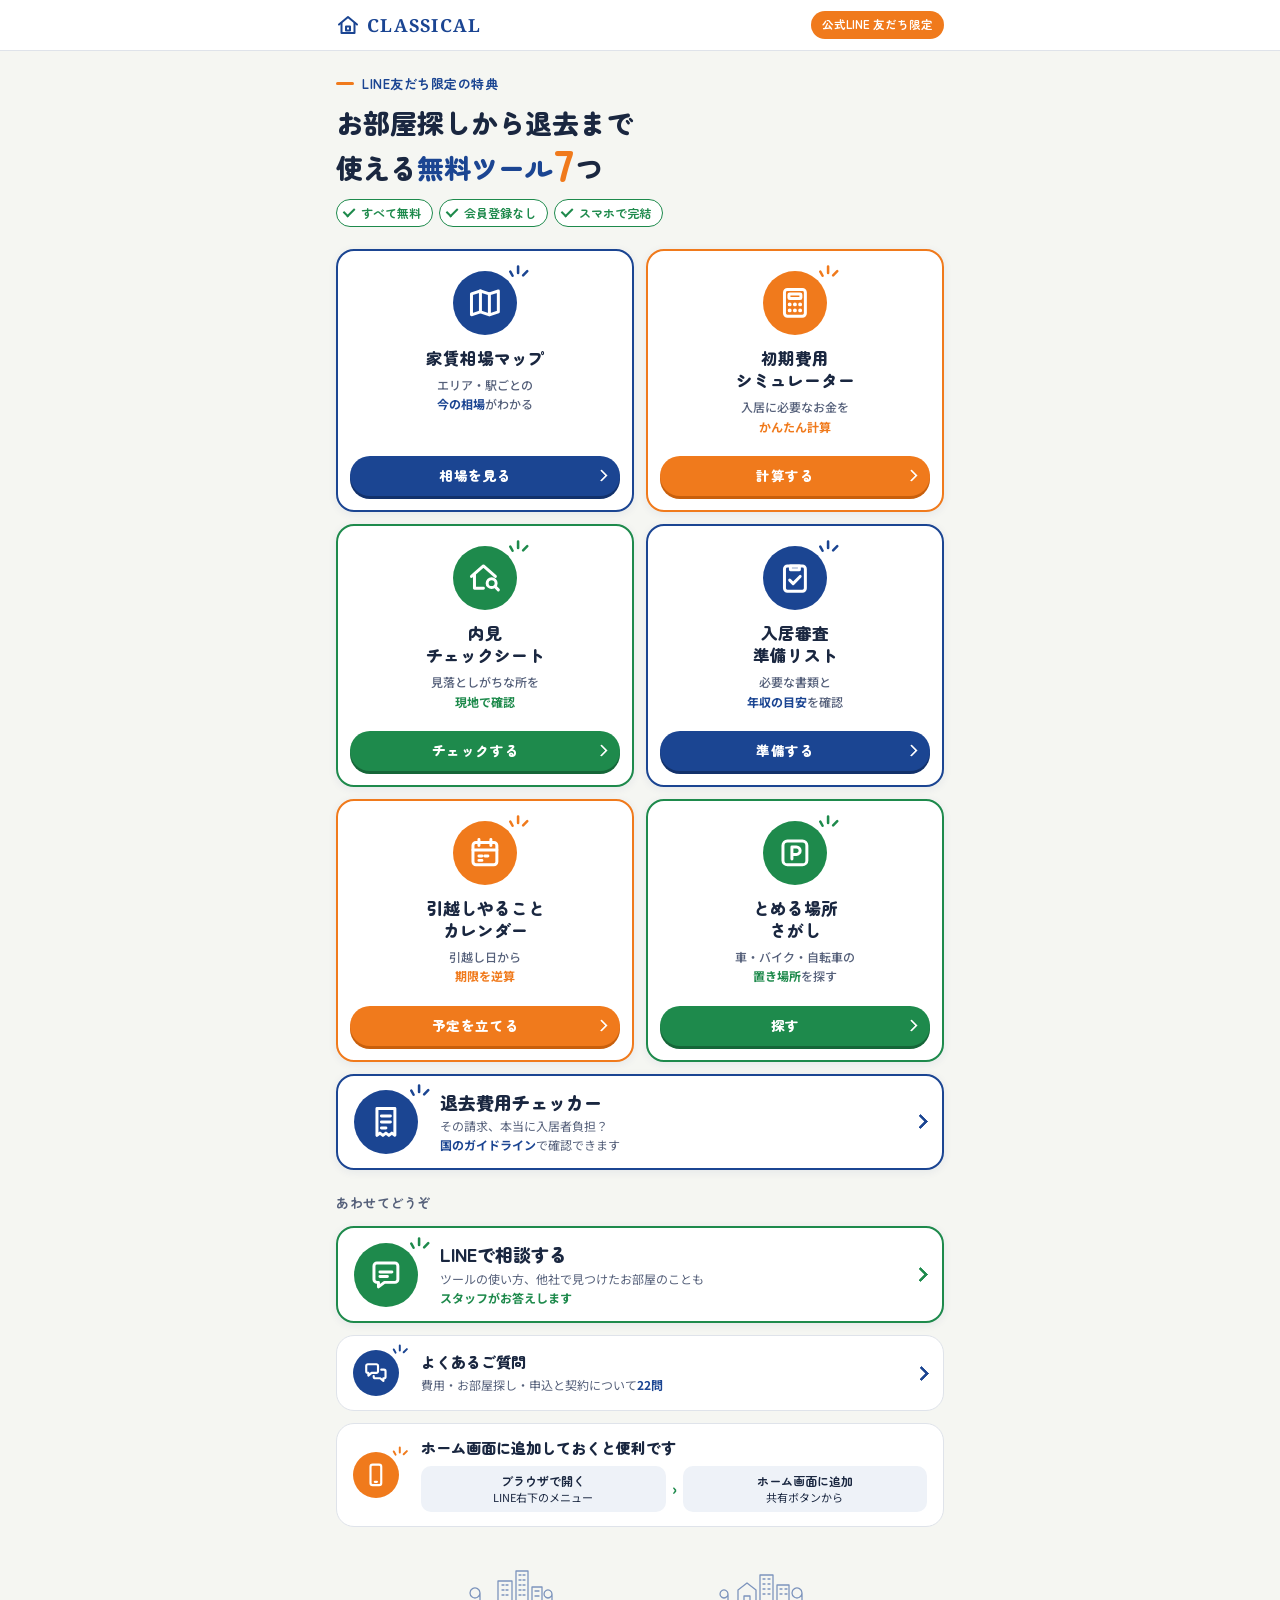
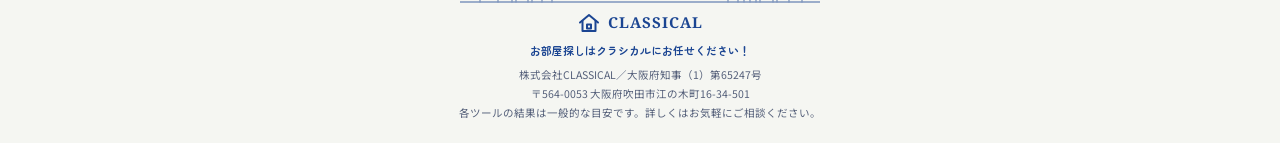
==== commit f2810a5b: "トップページからFAQへのリンクを追加 Co-Authored-By: Claude Opus 5.5 <noreply@anthropic.com> Claude-Session: https://" ====
--- a/index.html
+++ b/index.html
@@ -147,6 +147,14 @@
       </span>
       <span class="c-chev" aria-hidden="true"></span>
     </a>
+    <a class="c-panel row is-navy" href="faq/index.html">
+      <span class="c-icon sm"><svg viewBox="0 0 24 24" aria-hidden="true"><path d="M3 5.5A1.5 1.5 0 0 1 4.5 4h8A1.5 1.5 0 0 1 14 5.5v5a1.5 1.5 0 0 1-1.5 1.5H8l-3 2.5V12h-.5A1.5 1.5 0 0 1 3 10.5z"/><path d="M17 9h2.5A1.5 1.5 0 0 1 21 10.5v5a1.5 1.5 0 0 1-1.5 1.5H19v2.5L16 17h-4.5A1.5 1.5 0 0 1 10 15.5V15"/></svg></span>
+      <span class="tx">
+        <h2 style="font-size:15px">よくあるご質問</h2>
+        <p>費用・お部屋探し・申込と契約について<b>22問</b></p>
+      </span>
+      <span class="c-chev" aria-hidden="true"></span>
+    </a>
     <div class="c-panel row is-orange">
       <span class="c-icon sm"><svg viewBox="0 0 24 24" aria-hidden="true"><rect x="7" y="2.5" width="10" height="19" rx="2"/><path d="M11 18.5h2"/></svg></span>
       <span class="tx">
@@ -168,7 +176,9 @@
 </footer>
 
 <script>
-  const LINE_URL = "#"; // TODO: 公式LINEのURL（例: https://lin.ee/xxxxxxx）
+  const LINE_ID = "@770zgakn";  // 公式LINEのベーシックID
+const LINE_TEXT = "特典ツールについて相談したいです";  // トークの入力欄にあらかじめ入る文章（空 "" にすると入力欄は空で開きます）
+const LINE_URL = "https://line.me/R/oaMessage/" + encodeURIComponent(LINE_ID) + "/" + (LINE_TEXT ? "?" + encodeURIComponent(LINE_TEXT) : "");
   document.getElementById("line-btn").href = LINE_URL;
 </script>
 </body>
--- a/assets/classical.css
+++ b/assets/classical.css
@@ -74,7 +74,7 @@
 .c-hero{max-width:640px;margin:0 auto;display:flex;align-items:center;gap:16px;
   padding-block:20px 6px;padding-left:max(16px,env(safe-area-inset-left,0px));padding-right:max(16px,env(safe-area-inset-right,0px))}
 .c-hero .c-icon{margin-right:6px}
-.c-hero h1{margin:0;font-family:var(--font-display);font-weight:900;font-size:24px;line-height:1.3;color:var(--ink);text-wrap:balance}
+.c-hero h1{word-break:keep-all;overflow-wrap:anywhere;margin:0;font-family:var(--font-display);font-weight:900;font-size:24px;line-height:1.3;color:var(--ink);text-wrap:balance}
 .c-hero p{margin:4px 0 0;font-size:13px;line-height:1.6;color:var(--ink-60)}
 .c-hero p em{font-style:normal;font-weight:700;color:var(--c)}
 
